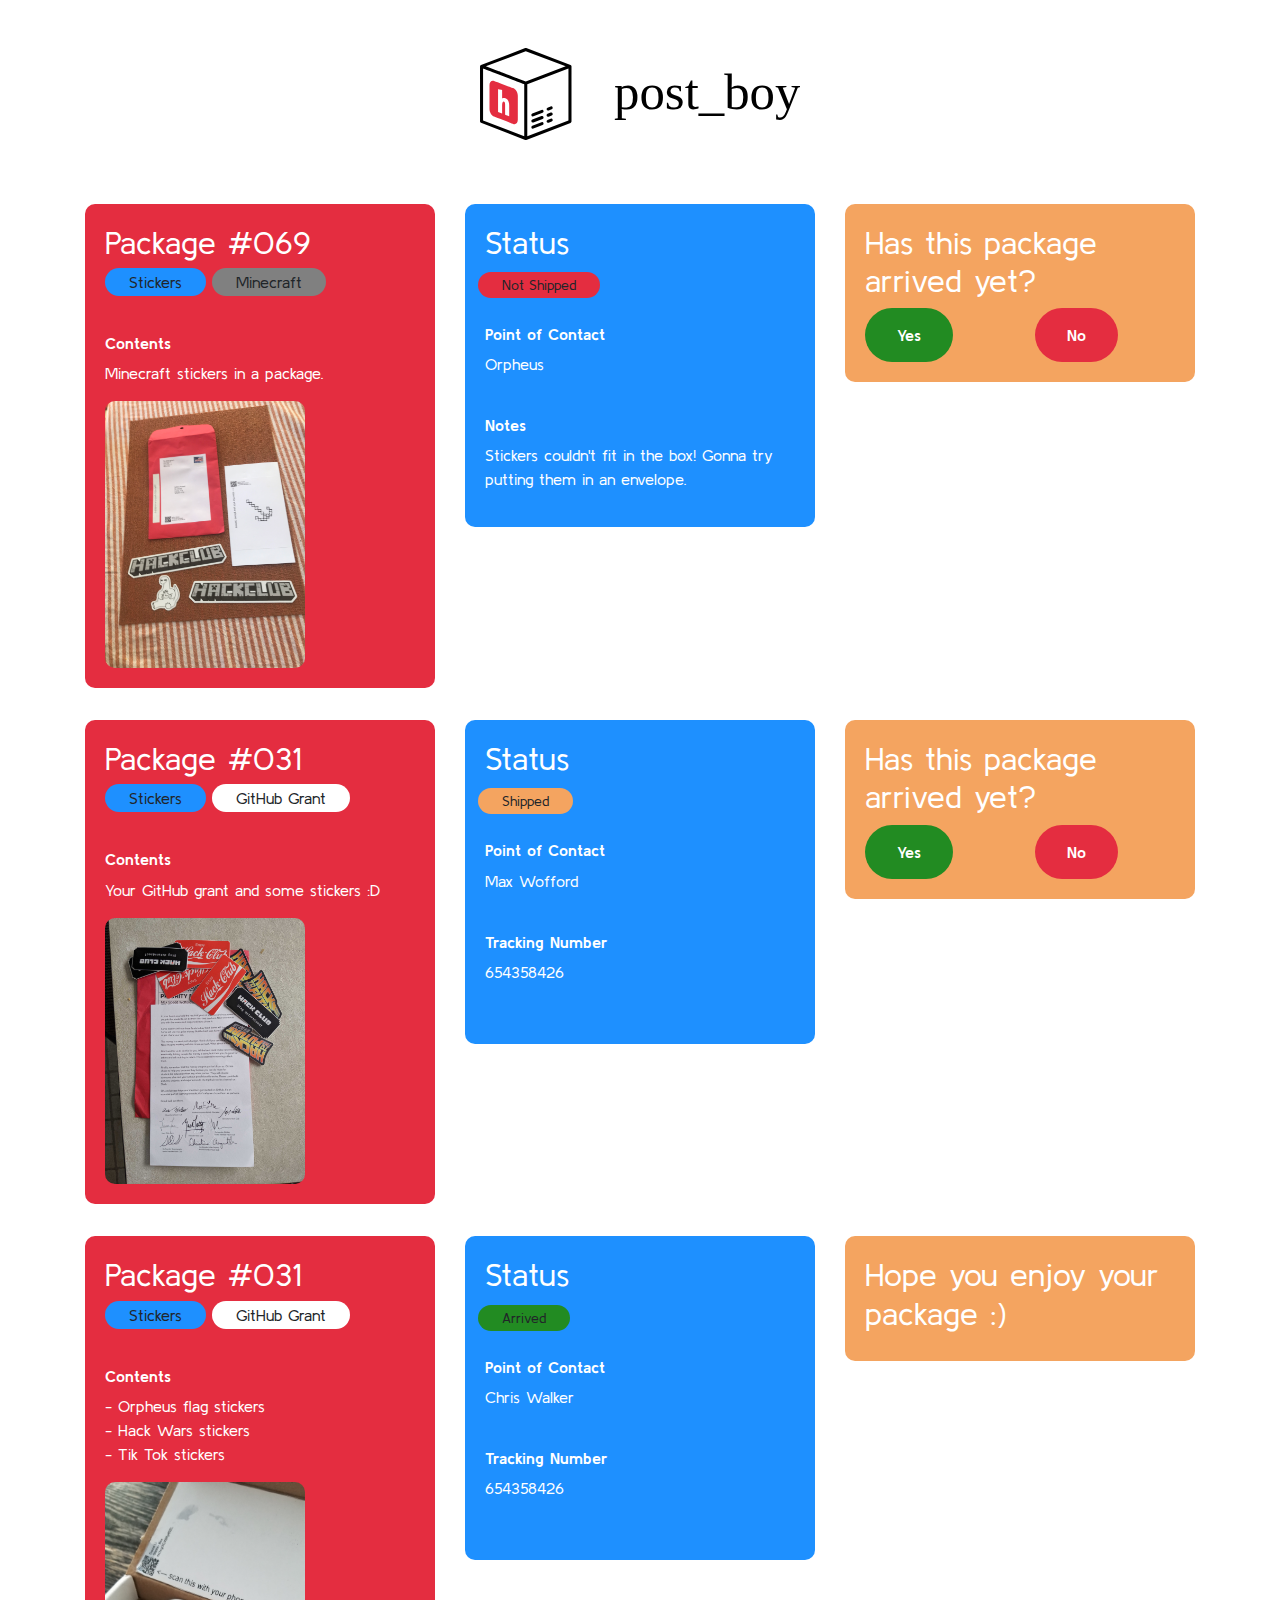
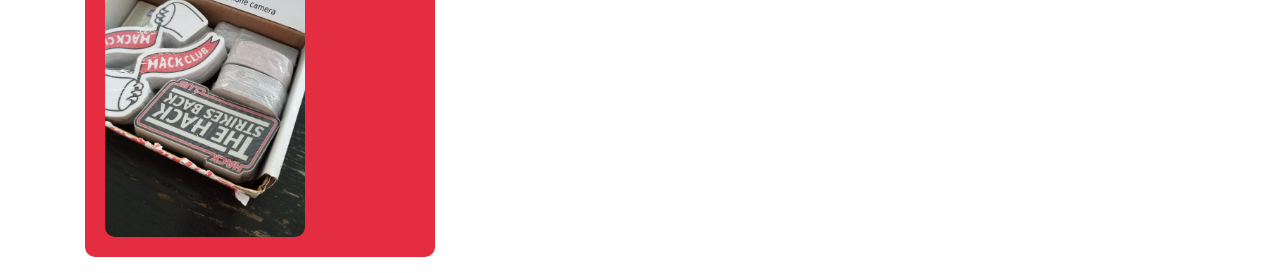
==== statuslist.html @ aef6b259 "Initial commit" ====
<!DOCTYPE html>
<html lang="en">
<head>
    <meta charset="UTF-8">
    <title>Title</title>
    <link rel="stylesheet" href="https://stackpath.bootstrapcdn.com/bootstrap/4.3.1/css/bootstrap.min.css"
          integrity="sha384-ggOyR0iXCbMQv3Xipma34MD+dH/1fQ784/j6cY/iJTQUOhcWr7x9JvoRxT2MZw1T" crossorigin="anonymous">
    <meta name="viewport" content="width=device-width, initial-scale=1, shrink-to-fit=no">
    <link href="https://fonts.googleapis.com/css?family=Kulim+Park&display=swap" rel="stylesheet">
    <link rel="stylesheet" href="style.css">
</head>
<body>
<div class="container py-5 text-center">
    <img src="img/logo.svg" class="logo-main">
</div>

<div class="container">
    <div class="row py-3">
        <div class="col">
            <div class="card-red">
                <h2 class="text-white">Package #069</h2>
                <p>
                    <span class="label-stickers px-4">Stickers</span>
                    <span class="label-mc-stickers px-4">Minecraft</span>
                </p>
                <br>
                <h6 class="text-white font-weight-bold">
                    Contents
                </h6>
                <p class="text-white">
                    Minecraft stickers in a package.
                </p>
                <img src="img/mc-sticker-example.png" class="card-img">
            </div>
        </div>
        <div class="col">
            <div class="card-blue">
                <h2 class="text-white">Status</h2>
                <div class="row">
                    <div class="col-form-label-sm px-2">
                        <span class="label-not-shipped px-4">Not Shipped</span>
                    </div>
                </div>
                <br>
                <h6 class="text-white font-weight-bold">
                    Point of Contact
                </h6>
                <p class="text-white">
                    Orpheus
                </p>
                <br>
                <h6 class="text-white font-weight-bold">
                    Notes
                </h6>
                <p class="text-white">
                    Stickers couldn't fit in the box! Gonna try putting them in an envelope.
                </p>
            </div>
        </div>
        <div class="col">
            <div class="card-yellow">
                <h2 class="text-white">Has this package arrived yet?</h2>
                <div class="row">
                    <div class="col">
                        <a href="statuslist.html" class="button-green">Yes</a>
                    </div>
                    <div class="col">
                        <a href="statuslist.html" class="button-red">No</a>
                    </div>
                </div>
            </div>
        </div>
    </div>
    <div class="row py-3">
        <div class="col">
            <div class="card-red">
                <h2 class="text-white">Package #031</h2>
                <p>
                    <span class="label-stickers px-4">Stickers</span>
                    <span class="label-grant px-4">GitHub Grant</span>
                </p>
                <br>
                <h6 class="text-white font-weight-bold">
                    Contents
                </h6>
                <p class="text-white">
                    Your GitHub grant and some stickers :D
                </p>
                <img src="img/grant-example.jpg" class="card-img">
            </div>
        </div>
        <div class="col">
            <div class="card-blue">
                <h2 class="text-white">Status</h2>
                <div class="row">
                    <div class="col-form-label-sm px-2">
                        <span class="label-shipped px-4">Shipped</span>
                    </div>
                </div>
                <br>
                <h6 class="text-white font-weight-bold">
                    Point of Contact
                </h6>
                <p class="text-white">
                    Max Wofford
                </p>
                <br>
                <h6 class="text-white font-weight-bold">
                    Tracking Number
                </h6>
                <p class="text-white">
                    654358426
                </p>
                <br>
            </div>
        </div>
        <div class="col">
            <div class="card-yellow">
                <h2 class="text-white">Has this package arrived yet?</h2>
                <div class="row">
                    <div class="col">
                        <a href="statuslist.html" class="button-green">Yes</a>
                    </div>
                    <div class="col">
                        <a href="statuslist.html" class="button-red">No</a>
                    </div>
                </div>
            </div>
        </div>
    </div>
    <div class="row py-3">
        <div class="col">
            <div class="card-red">
                <h2 class="text-white">Package #031</h2>
                <p>
                    <span class="label-stickers px-4">Stickers</span>
                    <span class="label-grant px-4">GitHub Grant</span>
                </p>
                <br>
                <h6 class="text-white font-weight-bold">
                    Contents
                </h6>
                <p class="text-white">
                    - Orpheus flag stickers<br>
                    - Hack Wars stickers<br>
                    - Tik Tok stickers<br>
                </p>
                <img src="img/stickerbox-example.png" class="card-img">
            </div>
        </div>
        <div class="col">
            <div class="card-blue">
                <h2 class="text-white">Status</h2>
                <div class="row">
                    <div class="col-form-label-sm px-2">
                        <span class="label-arrived px-4">Arrived</span>
                    </div>
                </div>
                <br>
                <h6 class="text-white font-weight-bold">
                    Point of Contact
                </h6>
                <p class="text-white">
                    Chris Walker
                </p>
                <br>
                <h6 class="text-white font-weight-bold">
                    Tracking Number
                </h6>
                <p class="text-white">
                    654358426
                </p>
                <br>
            </div>
        </div>
        <div class="col">
            <div class="card-yellow">
                <h2 class="text-white">Hope you enjoy your package :)</h2>
            </div>
        </div>
    </div>

</div>

<script src="https://code.jquery.com/jquery-3.3.1.slim.min.js"
        integrity="sha384-q8i/X+965DzO0rT7abK41JStQIAqVgRVzpbzo5smXKp4YfRvH+8abtTE1Pi6jizo"
        crossorigin="anonymous"></script>
<script src="https://cdnjs.cloudflare.com/ajax/libs/popper.js/1.14.7/umd/popper.min.js"
        integrity="sha384-UO2eT0CpHqdSJQ6hJty5KVphtPhzWj9WO1clHTMGa3JDZwrnQq4sF86dIHNDz0W1"
        crossorigin="anonymous"></script>
<script src="https://stackpath.bootstrapcdn.com/bootstrap/4.3.1/js/bootstrap.min.js"
        integrity="sha384-JjSmVgyd0p3pXB1rRibZUAYoIIy6OrQ6VrjIEaFf/nJGzIxFDsf4x0xIM+B07jRM"
        crossorigin="anonymous"></script>
</body>
</html>
---- style.css ----
.logo-main {
    width: 25vw;
}

.label-stickers {
    border-radius: 50px;
    background-color: dodgerblue;
    padding: 5px;
    display: inline;
    width: max-content;
}

.label-mc-stickers {
    border-radius: 50px;
    background-color: grey;
    padding: 5px;
    display: inline;
    width: max-content;
}

.label-grant {
    border-radius: 50px;
    background-color: white;
    padding: 5px;
    display: inline;
    width: max-content;
}

.label-not-shipped {
    border-radius: 50px;
    background-color: #e42d40;
    padding: 5px;
    display: inline;
    width: max-content;
}

.label-shipped {
    border-radius: 50px;
    background-color: sandybrown;
    padding: 5px;
    display: inline;
    width: max-content;
}

.label-arrived {
    border-radius: 50px;
    background-color: forestgreen;
    padding: 5px;
    display: inline;
    width: max-content;
}


* {
    font-family: 'Kulim Park', sans-serif;
}

.card-red {
    background-color: #e42d40;
    border: none;
    border-radius: 10px;
    padding: 20px;
}

.card-blue {
    background-color: dodgerblue;
    border: none;
    border-radius: 10px;
    padding: 20px;
}

.card-img{
    width: auto;
    height: auto;
    max-width: 200px;
    border-radius: 10px;
}

.card-yellow {
    background-color: sandybrown;
    border: none;
    border-radius: 10px;
    padding: 20px;
}

.center-viewport {
    position: fixed;
    top: 50%;
    left: 50%;
    /* bring your own prefixes */
    transform: translate(-50%, -50%);
}

.button-red {
    background-color: #e42d40;
    border: none;
    color: white;
    padding: 15px 32px;
    text-align: center;
    text-decoration: none;
    text-transform: none;
    display: inline-block;
    font-size: 16px;
    border-radius: 50px;
    font-weight: bold;
}

.button-green{
    background-color: forestgreen;
    border: none;
    color: white;
    padding: 15px 32px;
    text-align: center;
    text-decoration: none;
    text-transform: none;
    display: inline-block;
    font-size: 16px;
    border-radius: 50px;
    font-weight: bold;
}

.font-large{
    font-size: 30px;
}

a:link {
    text-decoration: none;
}

a:visited {
    text-decoration: none;
}

a:hover {
    color: white;
    text-decoration: none;
}

a:active {
    text-decoration: none;
}
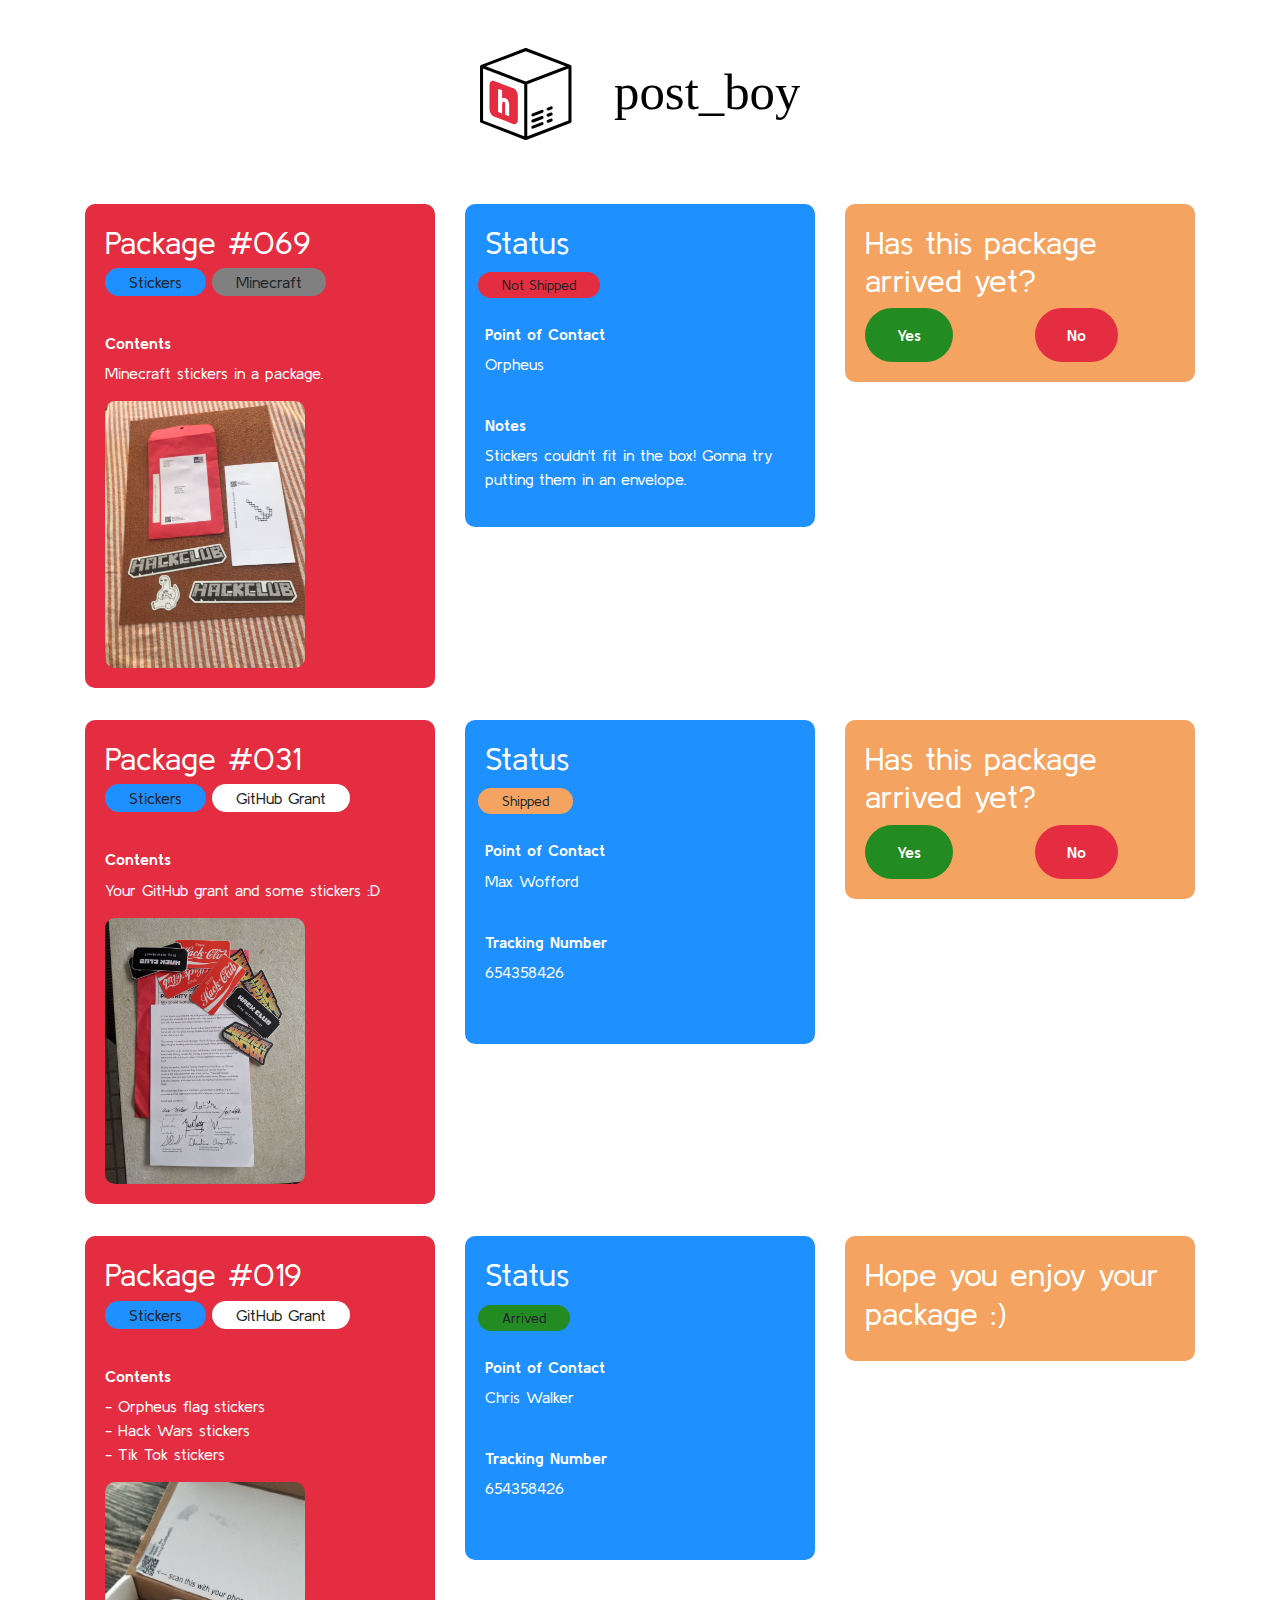
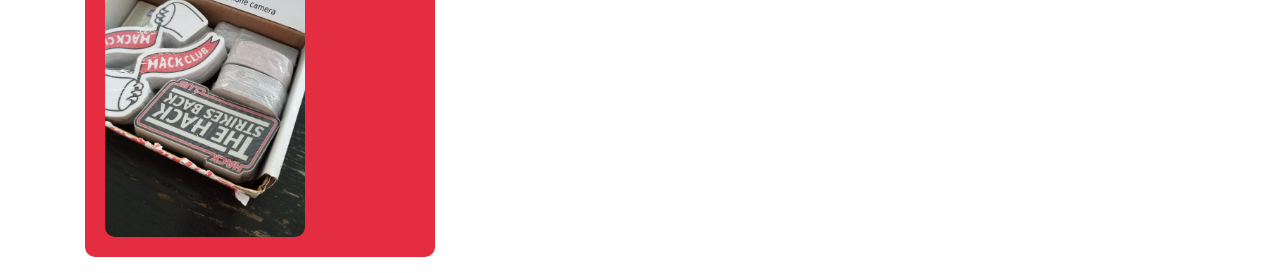
==== commit 2dc74d58: "Change package number" ====
--- a/statuslist.html
+++ b/statuslist.html
@@ -131,7 +131,7 @@
     <div class="row py-3">
         <div class="col">
             <div class="card-red">
-                <h2 class="text-white">Package #031</h2>
+                <h2 class="text-white">Package #019</h2>
                 <p>
                     <span class="label-stickers px-4">Stickers</span>
                     <span class="label-grant px-4">GitHub Grant</span>
